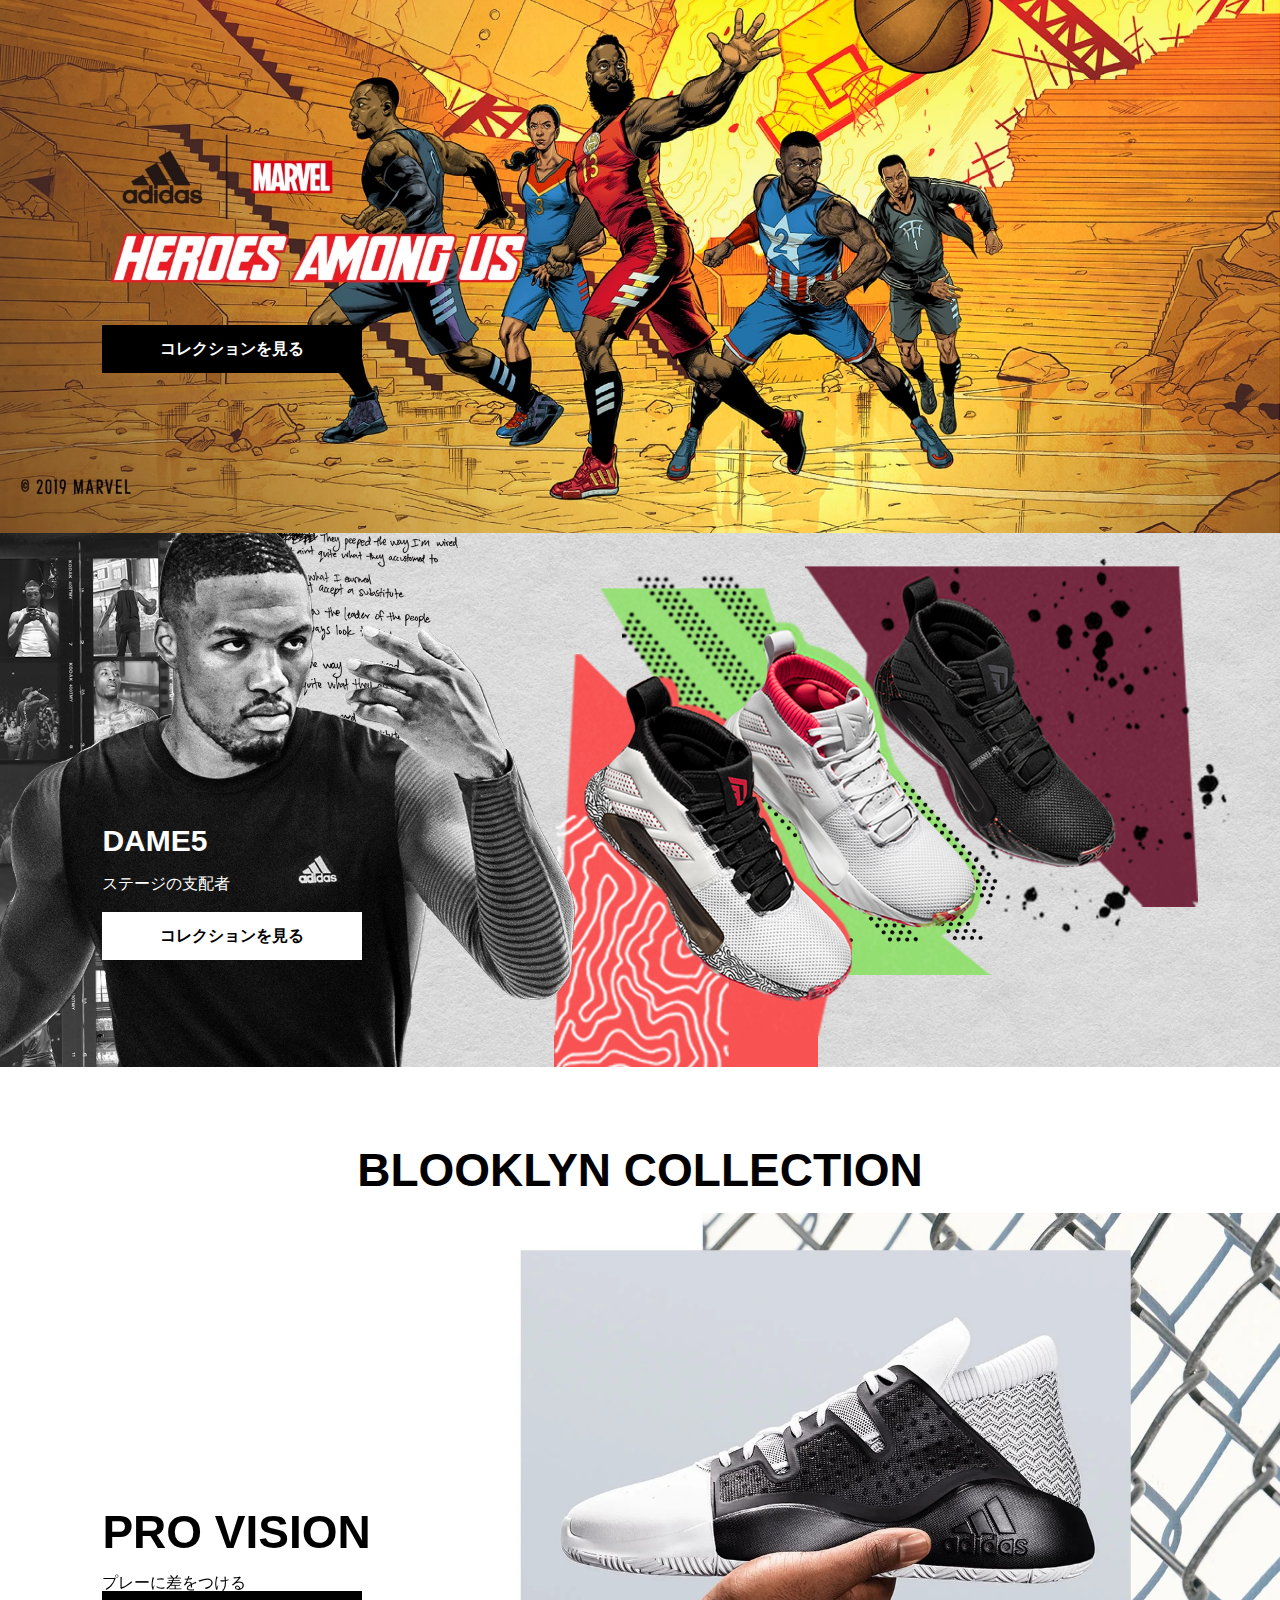
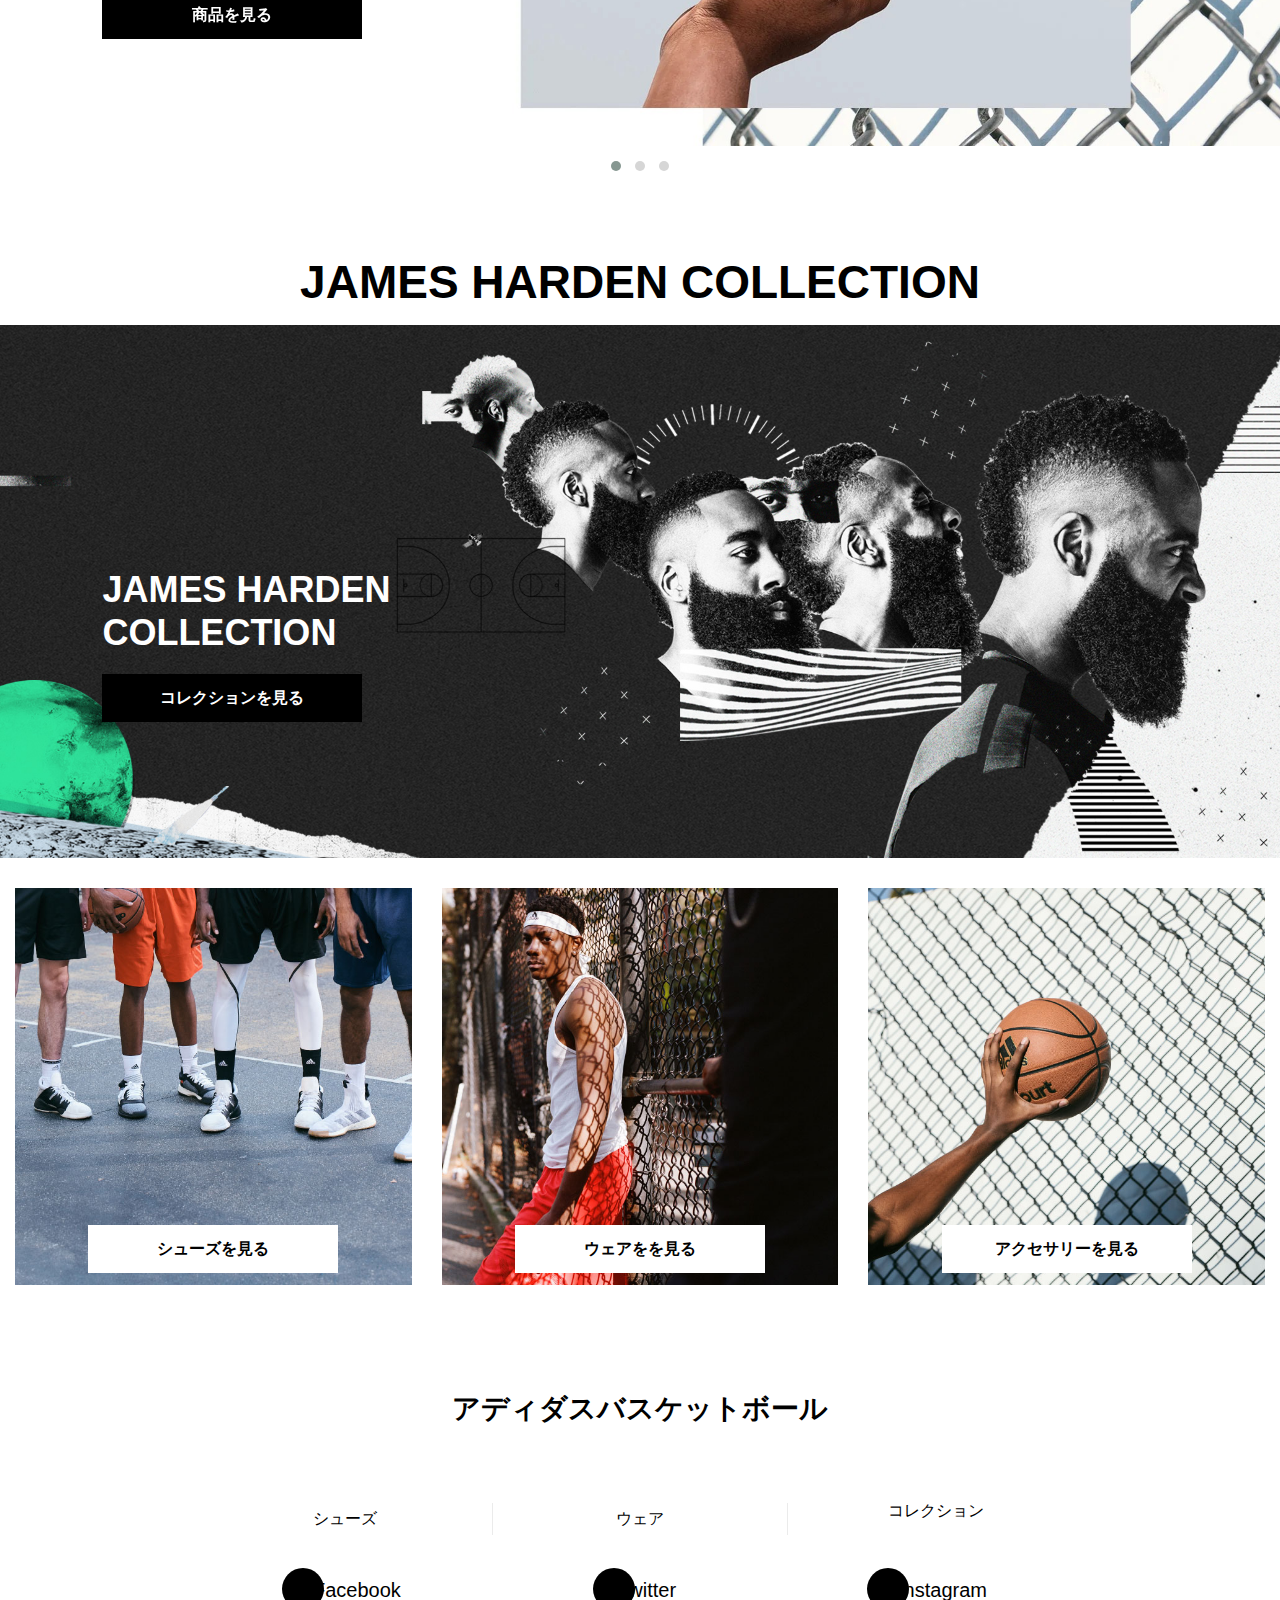
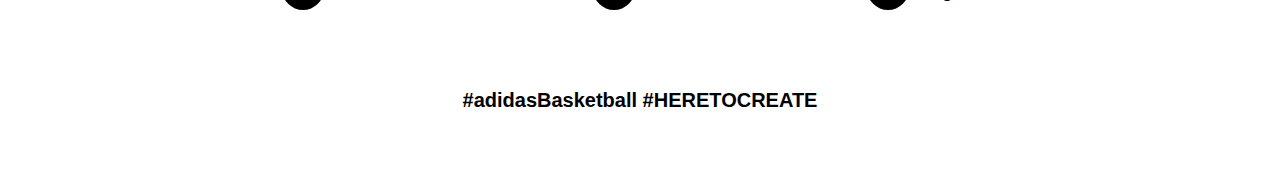
==== basketball.html @ 201be0af "Initial commit" ====
<!DOCTYPE html>
<html>

  <!-- head内のタグ全て意味を調べて編集・それぞれどういう効果を持つものかissueにまとめて提出してください -->
  <head prefix="og: http://ogp.me/ns# fb: http://ogp.me/ns/fb# article: http://ogp.me/ns/article#">
    <meta charset='UTF-8'>
    <meta name='viewport' content='width=device-width, initial-scale=1.0'>
    <meta http-equiv='X-UA-Compatible' content='ie=edge'>
    <!-- <meta http-equiv="Content-Type" content="text/html; charset=UTF-8" /> -->
    <!-- <meta http-equiv="Content-Script-Type" content="text/javascript" /> -->
    <!-- <meta http-equiv="Content-Style-Type" content="text/css" /> -->
    <meta name="description" content="GRATITUDE（感謝）」と「EMPATHY（共感）」の
    デザインに込められたファレル・ウィリアムスの思いを毎日の足元に。 CRAZY BYW LVL X 新色登場。" />
    <!-- <link rel="canonical" href="" /> -->
    <meta property="og:image" content="https://shop.adidas.jp/originals/pharrell/images/lp-card_photo_1904_02-min.jpg" />
    <meta property="og:title" content="ファレル・ウィリアムスの思いを毎日の足元に。 CRAZY BYW LVL X 新色登場" />
    <meta property="og:type" content="website" />
    <meta property="og:url" content="https://shop.adidas.jp/originals/pharrell/" />
    <meta property="og:site_name" content="アディダスジャパンオリジナル" />
    <meta property="og:description" content="GRATITUDE（感謝）」と「EMPATHY（共感）」の
    デザインに込められたファレル・ウィリアムスの思いを毎日の足元に。 CRAZY BYW LVL X 新色登場。" />
    <link rel="stylesheet" href="https://use.fontawesome.com/releases/v5.8.2/css/all.css" integrity="sha384-oS3vJWv+0UjzBfQzYUhtDYW+Pj2yciDJxpsK1OYPAYjqT085Qq/1cq5FLXAZQ7Ay" crossorigin="anonymous">
    <link rel='stylesheet' href='css/reset.css'>
    <link rel='stylesheet' href='css/owl.carousel.css'>
    <link rel='stylesheet' href='css/owl.theme.default.css'>
    <link rel='stylesheet' href='css/config.css'>
    <link rel='stylesheet' href='css/basketball.css'>
    <script src="https://ajax.googleapis.com/ajax/libs/jquery/1.12.4/jquery.min.js"></script>
    <title>PHARRELL WILLIAMS（ファレル・ウィリアムス） | 【公式】アディダスオンラインショップ -adidas-
      </title>
  </head>

  <body>
<div class="container">
        <!-- lp_hero_top -->
    <div class="lp_hero_top">
        <img class="pc" src='images/basketball/lp-hero_kv_1904.jpg' alt=''>
        <img class="mobile" src='images/basketball/mobile/lp-hero_kv_1904.jpg' alt=''>
        <div class="btn_wrap"><a href='#'>コレクションを見る</a></div>
    </div>
    <!-- lpc-single-card -->
    <div class="lpc-single-card">
        <img class="pc" src='images/basketball/lp-hero_kv_1902.jpg' alt=''>
        <img class="mobile" src='images/basketball/mobile/lp-hero_kv_1902.jpg' alt=''>
        <div class="text-container">
            <h1>DAME5</h1>
            <p>ステージの支配者</p>
            <div class="btn_wrap"><a href='#'>コレクションを見る</a></div>
        </div>
    </div>
    <!-- lp-featureCarousel -->
    <div class="lp-featureCarousel">
        <h2>BLOOKLYN COLLECTION</h2>
        <div class="owl-carousel owl-theme slides">
            <!-- カルーセル一枚目 -->
            <div class="item provision">
                <img class="pc" src='images/basketball/lp-feature_1812.jpg' alt='PRO VISON プレーに差をつける'>
                <img class="mobile" src='images/basketball/mobile/lp-feature_1812.jpg' alt='PRO VISON プレーに差をつける'>
                <div class="text-container">
                    <h2>PRO VISION</h2>
                    <p>プレーに差をつける</p>
                    <div class="btn_wrap"><a href='#'>商品を見る</a></div>
                </div>
            </div>
            <!-- カルーセル２枚目 -->
            <div class="item n3xt">
                    <img class="pc" src='images/basketball/lpc-singleCard_contents_photo_1902_02.jpg' alt='NE3XT シューレースのない未来のアイコン'>
                    <img class="mobile" src='images/basketball/mobile/lpc-singleCard_contents_photo_1902_02.jpg' alt='NE3XT シューレースのない未来のアイコン'>
                    <div class="text-container">
                        <h2>N3XT L3V3L</h2>
                        <p>シューレースのない、未来のアイコン</p>
                        <div class="btn_wrap"><a href='#'>商品を見る</a></div>
                    </div>
            </div>
            <!-- カルーセル３枚目 -->
            <div class="item marquee">
                    <img class="pc" src='images/basketball/lpc-singleCard_contents_photo_1902_01.jpg' alt='PRO VISON プレーに差をつける'>
                    <img class="mobile" src='images/basketball/mobile/lpc-singleCard_contents_photo_1902_01.jpg' alt='PRO VISON プレーに差をつける'>
                    <div class="text-container marquee">
                        <h2>MARQUEE<br>BOOST</h2>
                        <p>ゲームにおけるあらゆるプレイを快適に</p>
                        <div class="btn_wrap"><a href='#'>商品を見る</a></div>
                    </div>
            </div>
        </div>

    </div>
    <!-- lp-featureBottom -->
    <div class="lp-featureBottom">
        <h2>JAMES HARDEN COLLECTION</h2>
        <img class="pc" src='images/basketball/lp-featureBottom_photo_1902.jpg' alt='JAMES HARDEN COLLECTION'>
        <img class="mobile" src='images/basketball/mobile/lp-featureBottom_photo_1902.jpg' alt='JAMES HARDEN COLLECTION'>
        <div class="text-container">
            <h2>JAMES HARDEN<br>COLLECTION</h2>
                <div class="btn_wrap"><a href='#'>コレクションを見る</a></div>
        </div>
    </div>
    <!-- list-card -->
    <div class="list-card">
        <ul class="lp-cateCardList">
            <div class="cateCard">
                <li><a href='#'><img src='images/basketball/lp-cateCardList_1902_01.jpg' alt='cateCard-shoes'></a></li>
                <div class="btn_wrap"><a href='#'>シューズを見る</a></div>
            </div>
            <div class="cateCard">
                <li><a href='#'><img src='images/basketball/lp-cateCardList_1902_02.jpg' alt='cateCard-wear'></a></li>
                <div class="btn_wrap"><a href='#'>ウェアをを見る</a></div>
            </div>
            <div class="cateCard">
                <li><a href='#'><img src='images/basketball/lp-cateCardList_1902_03.jpg' alt='cateCard-colection'></a></li>
                <div class="btn_wrap"><a href='#'>アクセサリーを見る</a></div>
            </div>
        </ul>
    </div>
    <!-- lp-local-FooterLink -->
    <div class="lp-local-FooterLink">
        <h3>アディダスバスケットボール</h3>
        <ul>
            <li><a href='#'>シューズ</a></li>
            <li><a href='#'>ウェア</a></li>
            <li><a href='#'>コレクション</a></li>
        </ul>
    </div>
    <!-- lpc-snsList -->
    <div class="lpc-snsList">
        <ul>
                <li class="facebook-link"><a href='#'><span class="icon-inner inner_fa"></span><i class="facebook fab fa-facebook-f"></i>Facebook</a></li>
                <li class="twitter-link"><a href='#'><span class="icon-inner inner_twi"></span><i class="twitter fab fa-twitter"></i>twitter</a></li>
                <li class="instagram-link"><a href='#'><span class="icon-inner inner_ins"></span><i class="instagram fab fa-instagram"></i>Instagram</a></li>
        </ul>
    </div>
    <!-- lpc-hushTag -->
    <div class="lpc-hushTag">
        <p>#adidasBasketball #HERETOCREATE</p>
    </div>

</div>
<script src="https://ajax.googleapis.com/ajax/libs/jquery/1.12.4/jquery.min.js"></script>
<script src="css/jquery-3.4.1.min.js"></script>
<script src='css/owl.carousel.js'></script>
<script>
    $(function(){
	$(".owl-carousel").owlCarousel({
      items: 1, // 1画面に表示するアイテム数
      autoplay: true, // 自動的にスライド
      loop:true,
      autoplaySpeed:5000,  
      slideSpeed : 5000, // スライドスピード
      navigation : true, // 「prev next」のナビゲーション設置
      navText: [
      '<span aria-label="Previous"</span>',
      '<span aria-label="Next"</span>'
    ],
		responsive: {
			0: {
        items:1,
        nav:false,
        dots:true
			},

			960: {
				items: 1
			}
		}
	});
});

</script>


  </body>

</html>
---- css/config.css ----
img {
  width: 100%;
}
---- css/basketball.css ----
@charset "UTF-8";
body {
  font-family: adiHaus,'ヒラギノ角ゴ Pro W3','Hiragino Kaku Gothic Pro','メイリオ',Meiryo,Osaka,'ＭＳ Ｐゴシック','MS PGothic',sans-serif;
  line-height: 1;
  width: 100%; }

a {
  text-decoration: none; }

h1, h2 {
  font-weight: bold; }

h2 {
  padding: 80px 0 20px;
  font-size: 46px;
  text-align: center; }

.btn_wrap {
  width: 260px;
  height: 48px;
  background-color: #000;
  text-align: center;
  display: inline-block; }
  .btn_wrap a {
    line-height: 48px;
    display: inline-block;
    color: #fff;
    font-weight: bold; }

.text-container {
  position: absolute;
  bottom: 20%;
  left: 8%; }

.lp_hero_top {
  position: relative; }
  .lp_hero_top img {
    vertical-align: bottom; }
  .lp_hero_top .btn_wrap {
    position: absolute;
    bottom: 30%;
    left: 8%; }

.lpc-single-card {
  position: relative; }
  .lpc-single-card img {
    vertical-align: top; }
  .lpc-single-card .text-container {
    color: #fff; }
    .lpc-single-card .text-container h1 {
      font-size: 30px;
      letter-spacing: 1.6;
      margin-bottom: 20px; }
    .lpc-single-card .text-container p {
      margin-bottom: 20px; }
    .lpc-single-card .text-container .btn_wrap {
      background-color: #fff; }
    .lpc-single-card .text-container a {
      color: #000; }

.lp-featureCarousel .item {
  position: relative; }
  .lp-featureCarousel .item .text-Containter h2 {
    font-size: 36px;
    color: #000; }
  .lp-featureCarousel .item .text-Containter p {
    margin-bottom: 20px; }
  .lp-featureCarousel .item .marquee h2, .lp-featureCarousel .item .marquee p {
    color: #fff;
    text-align: left; }
  .lp-featureCarousel .item .marquee .btn_wrap {
    background-color: #fff; }
  .lp-featureCarousel .item .marquee a {
    color: #000; }

.lp-featureBottom {
  position: relative; }
  .lp-featureBottom .text-container h2 {
    font-size: 36px;
    color: #fff;
    text-align: left;
    line-height: 1.2; }

.list-card .lp-cateCardList {
  display: flex;
  padding: 30px 0;
  justify-content: space-around; }
  .list-card .lp-cateCardList .cateCard {
    width: calc(100% / 3 - 30px);
    text-align: center; }
    .list-card .lp-cateCardList .cateCard li {
      width: 100%;
      list-style-type: none;
      background-color: #000;
      overflow: hidden; }
      .list-card .lp-cateCardList .cateCard li img {
        vertical-align: bottom;
        overflow: hidden;
        transition: all 5s ease-in-out;
        width: 100%;
        opacity: 1; }
        .list-card .lp-cateCardList .cateCard li img:hover {
          transform: scale(1.5);
          opacity: 0.6; }
    .list-card .lp-cateCardList .cateCard .btn_wrap {
      width: 250px;
      background-color: #fff;
      text-align: center;
      position: relative;
      bottom: 60px; }
    .list-card .lp-cateCardList .cateCard a {
      color: #000; }

.lp-local-FooterLink {
  text-align: center;
  padding: 0 7.5px 0; }
  .lp-local-FooterLink h3 {
    font-size: 28px;
    margin-top: 32px;
    font-weight: bold; }
  .lp-local-FooterLink ul {
    display: flex;
    width: 70%;
    margin: 0 auto;
    list-style-type: none;
    justify-content: space-around; }
  .lp-local-FooterLink li {
    width: 33.33%;
    text-align: center;
    margin: 80px auto 0; }
    .lp-local-FooterLink li:not(:last-child) {
      border-right: 1px solid #ebebeb;
      padding: 8px 0;
      margin-bottom: 45px; }
  .lp-local-FooterLink a {
    color: #000; }

.lpc-snsList {
  width: 100%; }
  .lpc-snsList ul {
    display: flex;
    width: 70%;
    margin: 0 auto;
    justify-content: space-around; }
  .lpc-snsList li {
    list-style-type: none; }
  .lpc-snsList a {
    font-size: 20px;
    color: #000;
    display: inline-block; }
  .lpc-snsList .fab {
    color: #fff;
    z-index: 10;
    margin-right: 20px; }
  .lpc-snsList .icon-inner {
    width: 42px;
    height: 42px;
    border-radius: 50%;
    background-color: #000;
    z-index: -10; }
  .lpc-snsList .facebook-link, .lpc-snsList .twitter-link, .lpc-snsList .instagram-link {
    position: relative; }
  .lpc-snsList .inner_fa {
    position: absolute;
    bottom: -50%;
    left: -10%; }
  .lpc-snsList .inner_twi {
    position: absolute;
    bottom: -50%;
    left: -13%; }
  .lpc-snsList .inner_ins {
    position: absolute;
    bottom: -50%;
    left: -10%; }

.lpc-hushTag {
  padding: 90px 0 80px; }
  .lpc-hushTag p {
    font-size: 20px;
    text-align: center;
    font-weight: bold; }

.pc {
  display: block !important; }

.mobile {
  display: none !important; }

@media screen and (max-width: 960px) {
  .pc {
    display: none !important; }

  .mobile {
    display: block !important; } }

/*# sourceMappingURL=basketball.css.map */
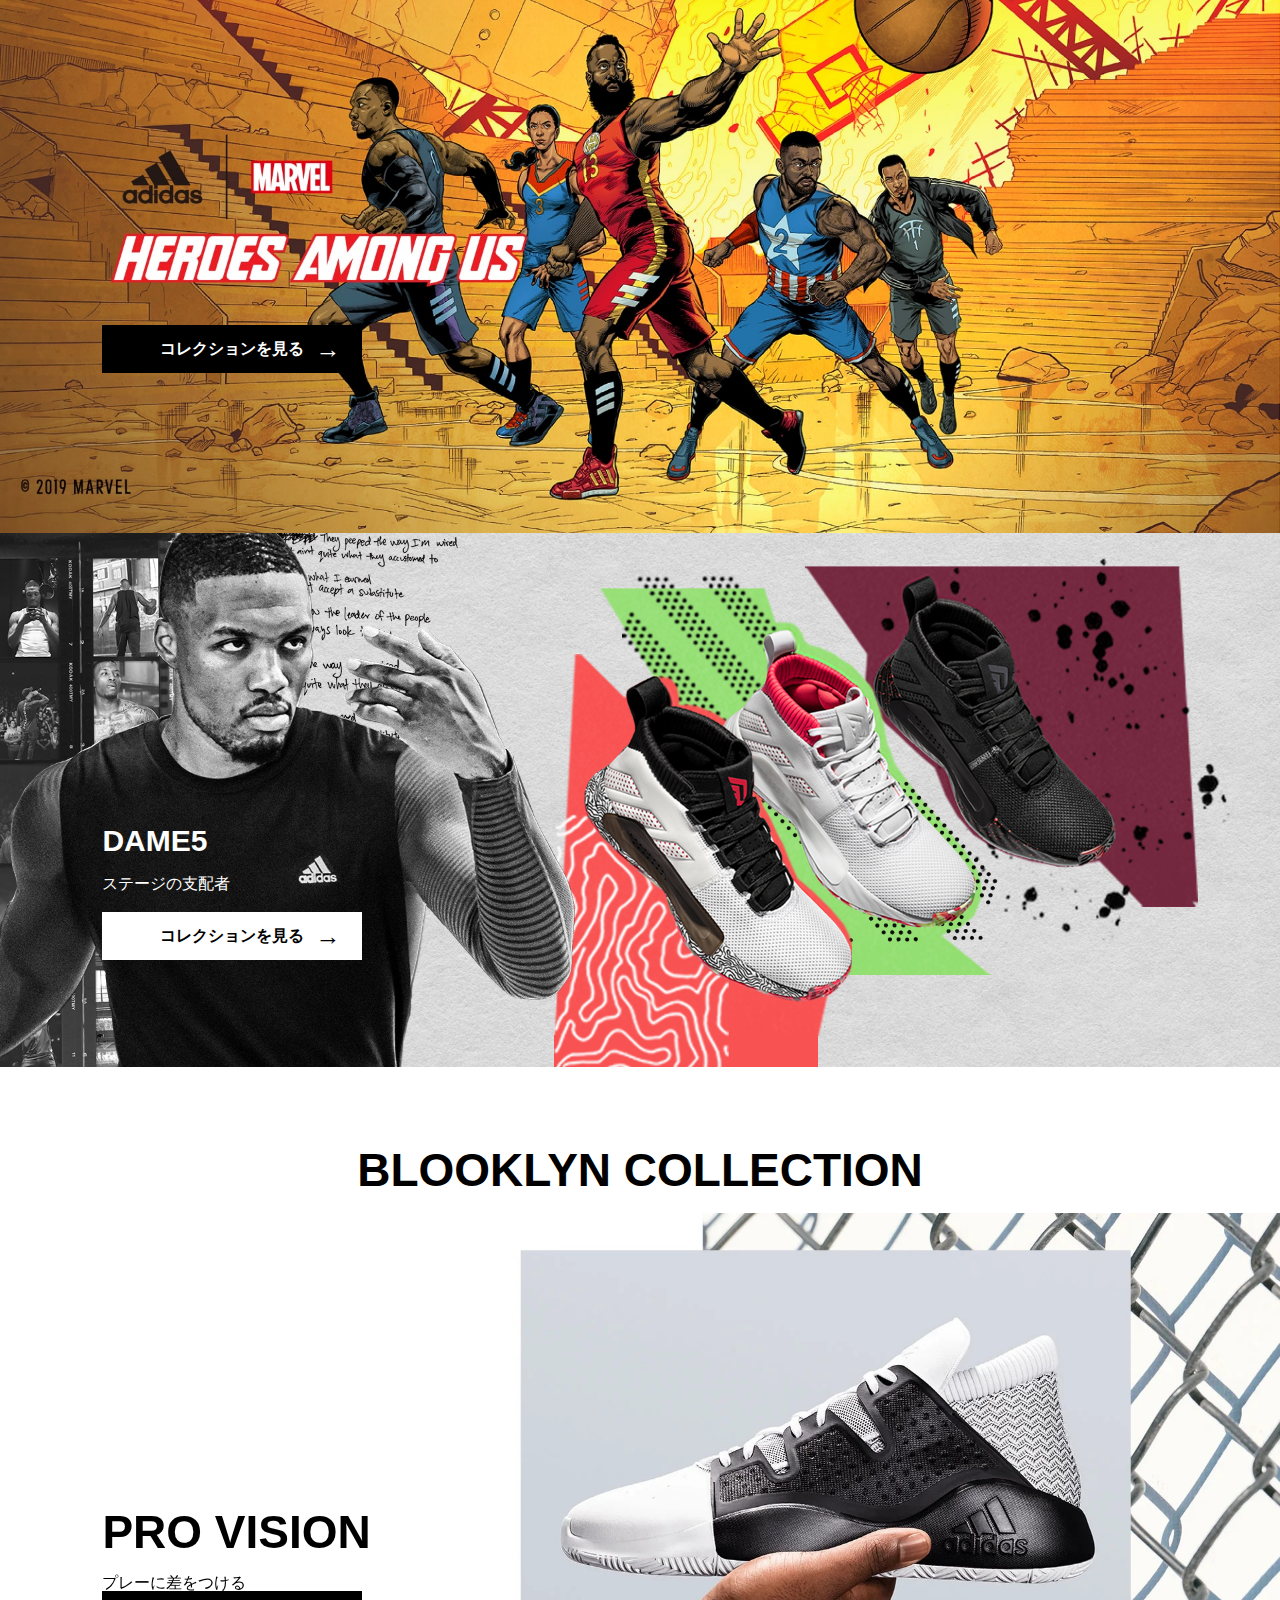
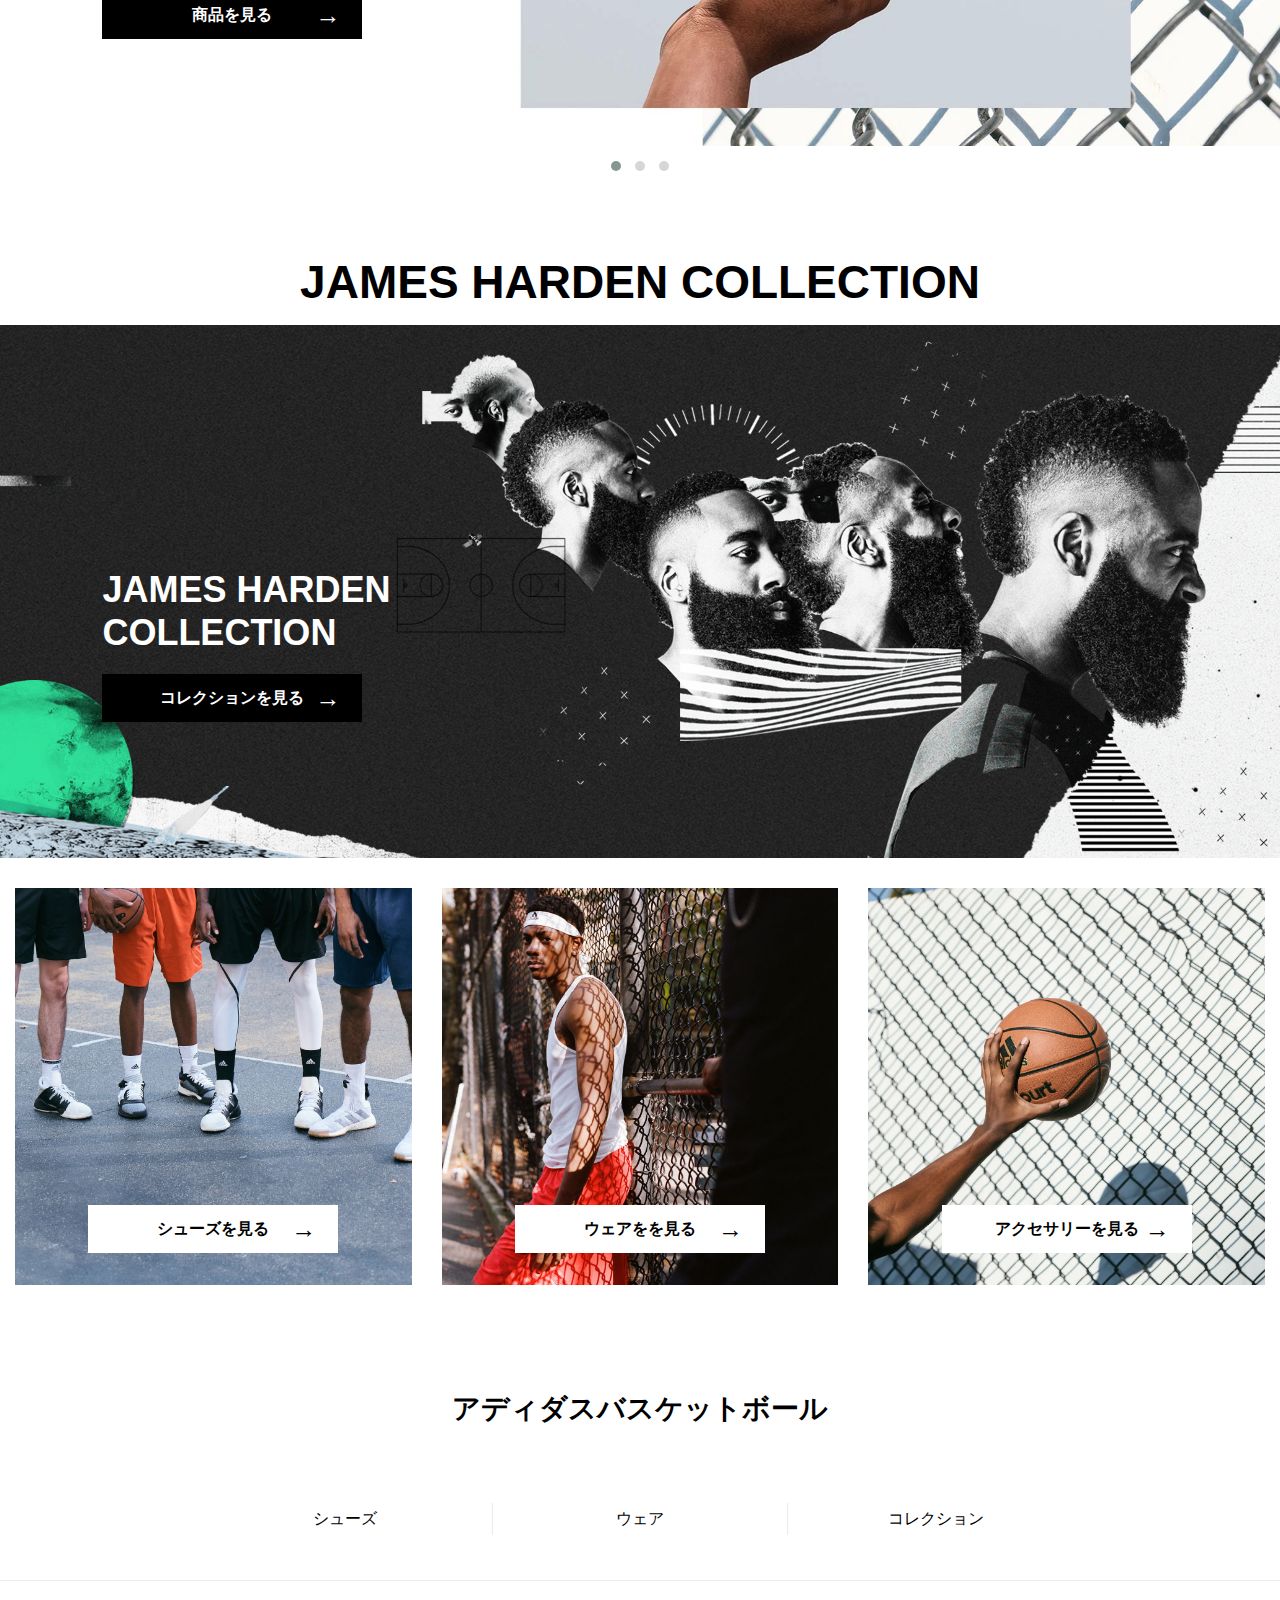
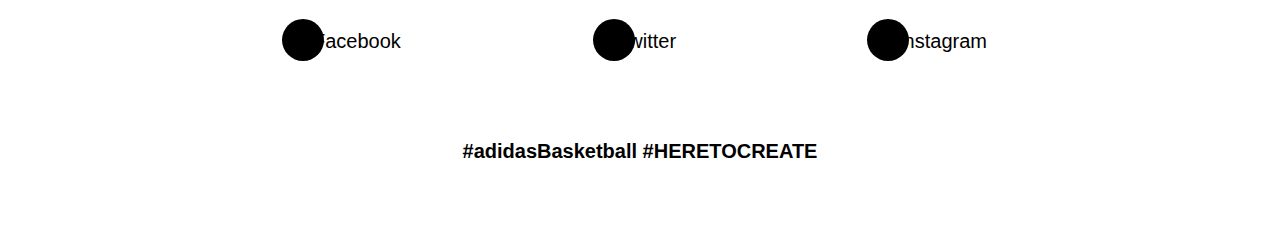
==== commit 09d70432: "サイト制作" ====
--- a/basketball.html
+++ b/basketball.html
@@ -9,16 +9,14 @@
     <!-- <meta http-equiv="Content-Type" content="text/html; charset=UTF-8" /> -->
     <!-- <meta http-equiv="Content-Script-Type" content="text/javascript" /> -->
     <!-- <meta http-equiv="Content-Style-Type" content="text/css" /> -->
-    <meta name="description" content="GRATITUDE（感謝）」と「EMPATHY（共感）」の
-    デザインに込められたファレル・ウィリアムスの思いを毎日の足元に。 CRAZY BYW LVL X 新色登場。" />
+    <meta name="description" content="【adidas公式】アディダス バスケットボールに最新コレクション『DAME 5』、『N3XT L3V3L（ネクストレベル）』が登場。その他、ハーデン、リラードモデルやバッシュ、バスケットボールウェア、アクセサリーの紹介。【アディダスオンラインショップ】" />
     <!-- <link rel="canonical" href="" /> -->
-    <meta property="og:image" content="https://shop.adidas.jp/originals/pharrell/images/lp-card_photo_1904_02-min.jpg" />
-    <meta property="og:title" content="ファレル・ウィリアムスの思いを毎日の足元に。 CRAZY BYW LVL X 新色登場" />
+    <meta property="og:image" content="https://shop.adidas.jp/static/images/tools/ogimage.jpg" />
+    <meta property="og:title" content="adidas basketball | 【公式】アディダスオンラインショップ -adidas-" />
     <meta property="og:type" content="website" />
-    <meta property="og:url" content="https://shop.adidas.jp/originals/pharrell/" />
+    <meta property="og:url" content="https://shop.adidas.jp/basketball/" />
     <meta property="og:site_name" content="アディダスジャパンオリジナル" />
-    <meta property="og:description" content="GRATITUDE（感謝）」と「EMPATHY（共感）」の
-    デザインに込められたファレル・ウィリアムスの思いを毎日の足元に。 CRAZY BYW LVL X 新色登場。" />
+    <meta property="og:description" content="【adidas公式】アディダス バスケットボールに最新コレクション『DAME 5』、『N3XT L3V3L（ネクストレベル）』が登場。その他、ハーデン、リラードモデルやバッシュ、バスケットボールウェア、アクセサリーの紹介。【アディダスオンラインショップ】。" />
     <link rel="stylesheet" href="https://use.fontawesome.com/releases/v5.8.2/css/all.css" integrity="sha384-oS3vJWv+0UjzBfQzYUhtDYW+Pj2yciDJxpsK1OYPAYjqT085Qq/1cq5FLXAZQ7Ay" crossorigin="anonymous">
     <link rel='stylesheet' href='css/reset.css'>
     <link rel='stylesheet' href='css/owl.carousel.css'>
@@ -26,11 +24,10 @@
     <link rel='stylesheet' href='css/config.css'>
     <link rel='stylesheet' href='css/basketball.css'>
     <script src="https://ajax.googleapis.com/ajax/libs/jquery/1.12.4/jquery.min.js"></script>
-    <title>PHARRELL WILLIAMS（ファレル・ウィリアムス） | 【公式】アディダスオンラインショップ -adidas-
-      </title>
+    <title>アディダス バスケットボールに最新コレクション | 【公式】アディダスオンラインショップ -adidas-</title>
   </head>
 
-  <body>
+<body>
 <div class="container">
         <!-- lp_hero_top -->
     <div class="lp_hero_top">
@@ -123,10 +120,20 @@
     </div>
     <!-- lpc-snsList -->
     <div class="lpc-snsList">
-        <ul>
+        <ul class="pc_link">
                 <li class="facebook-link"><a href='#'><span class="icon-inner inner_fa"></span><i class="facebook fab fa-facebook-f"></i>Facebook</a></li>
                 <li class="twitter-link"><a href='#'><span class="icon-inner inner_twi"></span><i class="twitter fab fa-twitter"></i>twitter</a></li>
                 <li class="instagram-link"><a href='#'><span class="icon-inner inner_ins"></span><i class="instagram fab fa-instagram"></i>Instagram</a></li>
+        </ul>
+        <ul class="mb_link">
+            <li><div class="icon-inner"><i class="facebook fab fa-facebook-f"></i></div></li>
+            <li><div class="icon-inner"><i class="twitter fab fa-twitter"></i></div></li>
+            <li><div class="icon-inner"><i class="instagram fab fa-instagram"></i></div></li>
+        </ul>
+        <ul class="sns_link">
+            <li><a href='#'>Facebook</a></li>
+            <li><a href='#'>twitter</a></li>
+            <li><a href='#'>Instagram</a></li>
         </ul>
     </div>
     <!-- lpc-hushTag -->
--- a/css/basketball.css
+++ b/css/basketball.css
@@ -20,12 +20,20 @@
   height: 48px;
   background-color: #000;
   text-align: center;
-  display: inline-block; }
+  display: inline-block;
+  position: relative; }
+  .btn_wrap:hover a {
+    opacity: 0.8; }
   .btn_wrap a {
     line-height: 48px;
     display: inline-block;
     color: #fff;
     font-weight: bold; }
+  .btn_wrap a:after {
+    content: '\02192';
+    font-size: 25px;
+    position: absolute;
+    right: 22px; }
 
 .text-container {
   position: absolute;
@@ -107,7 +115,7 @@
       background-color: #fff;
       text-align: center;
       position: relative;
-      bottom: 60px; }
+      bottom: 80px; }
     .list-card .lp-cateCardList .cateCard a {
       color: #000; }
 
@@ -127,16 +135,18 @@
   .lp-local-FooterLink li {
     width: 33.33%;
     text-align: center;
-    margin: 80px auto 0; }
+    margin: 80px auto 0;
+    padding: 8px 0;
+    margin-bottom: 45px; }
     .lp-local-FooterLink li:not(:last-child) {
-      border-right: 1px solid #ebebeb;
-      padding: 8px 0;
-      margin-bottom: 45px; }
+      border-right: 1px solid #ebebeb; }
   .lp-local-FooterLink a {
     color: #000; }
 
 .lpc-snsList {
-  width: 100%; }
+  width: 100%;
+  padding-top: 50px;
+  border-top: 1px #ebebeb  solid; }
   .lpc-snsList ul {
     display: flex;
     width: 70%;
@@ -183,14 +193,77 @@
 .pc {
   display: block !important; }
 
-.mobile {
+.mobile, .mb_link, .sns_link {
   display: none !important; }
 
 @media screen and (max-width: 960px) {
-  .pc {
+  .pc, .pc_link {
     display: none !important; }
 
   .mobile {
-    display: block !important; } }
+    display: block !important; }
+
+  .mb_link, .sns_link {
+    display: flex !important; }
+
+  .text-container {
+    position: absolute;
+    bottom: 0%;
+    left: 0%;
+    padding: 15px; }
+
+  .lp_hero_top .btn_wrap {
+    position: absolute;
+    bottom: 7%;
+    left: 8%; }
+
+  .list-card .lp-cateCardList {
+    flex-direction: column; }
+    .list-card .lp-cateCardList .cateCard {
+      width: 100%; }
+  .list-card img {
+    overflow: hidden;
+    transition: none;
+    width: 100%;
+    opacity: 1; }
+    .list-card img:hover {
+      transform: none; }
+
+  .lp-local-FooterLink h3 {
+    font-size: 22px; }
+  .lp-local-FooterLink ul {
+    width: 100%; }
+  .lp-local-FooterLink a {
+    color: #000;
+    font-size: 12px; }
+
+  .lpc-snsList .fab {
+    color: #fff;
+    z-index: 10;
+    margin-right: 20px; }
+  .lpc-snsList .icon-inner {
+    width: 30px;
+    height: 30px;
+    position: relative; }
+  .lpc-snsList .facebook {
+    position: absolute;
+    bottom: 25%;
+    right: -30%; }
+  .lpc-snsList .twitter {
+    position: absolute;
+    bottom: 25%;
+    right: -40%; }
+  .lpc-snsList .instagram {
+    position: absolute;
+    bottom: 25%;
+    right: -40%; }
+  .lpc-snsList .sns_link a {
+    font-size: 12px;
+    display: inline-block;
+    margin-top: 10px; }
+
+  .lpc-hushTag p {
+    font-size: 14px;
+    text-align: center; } }
 
 /*# sourceMappingURL=basketball.css.map */
